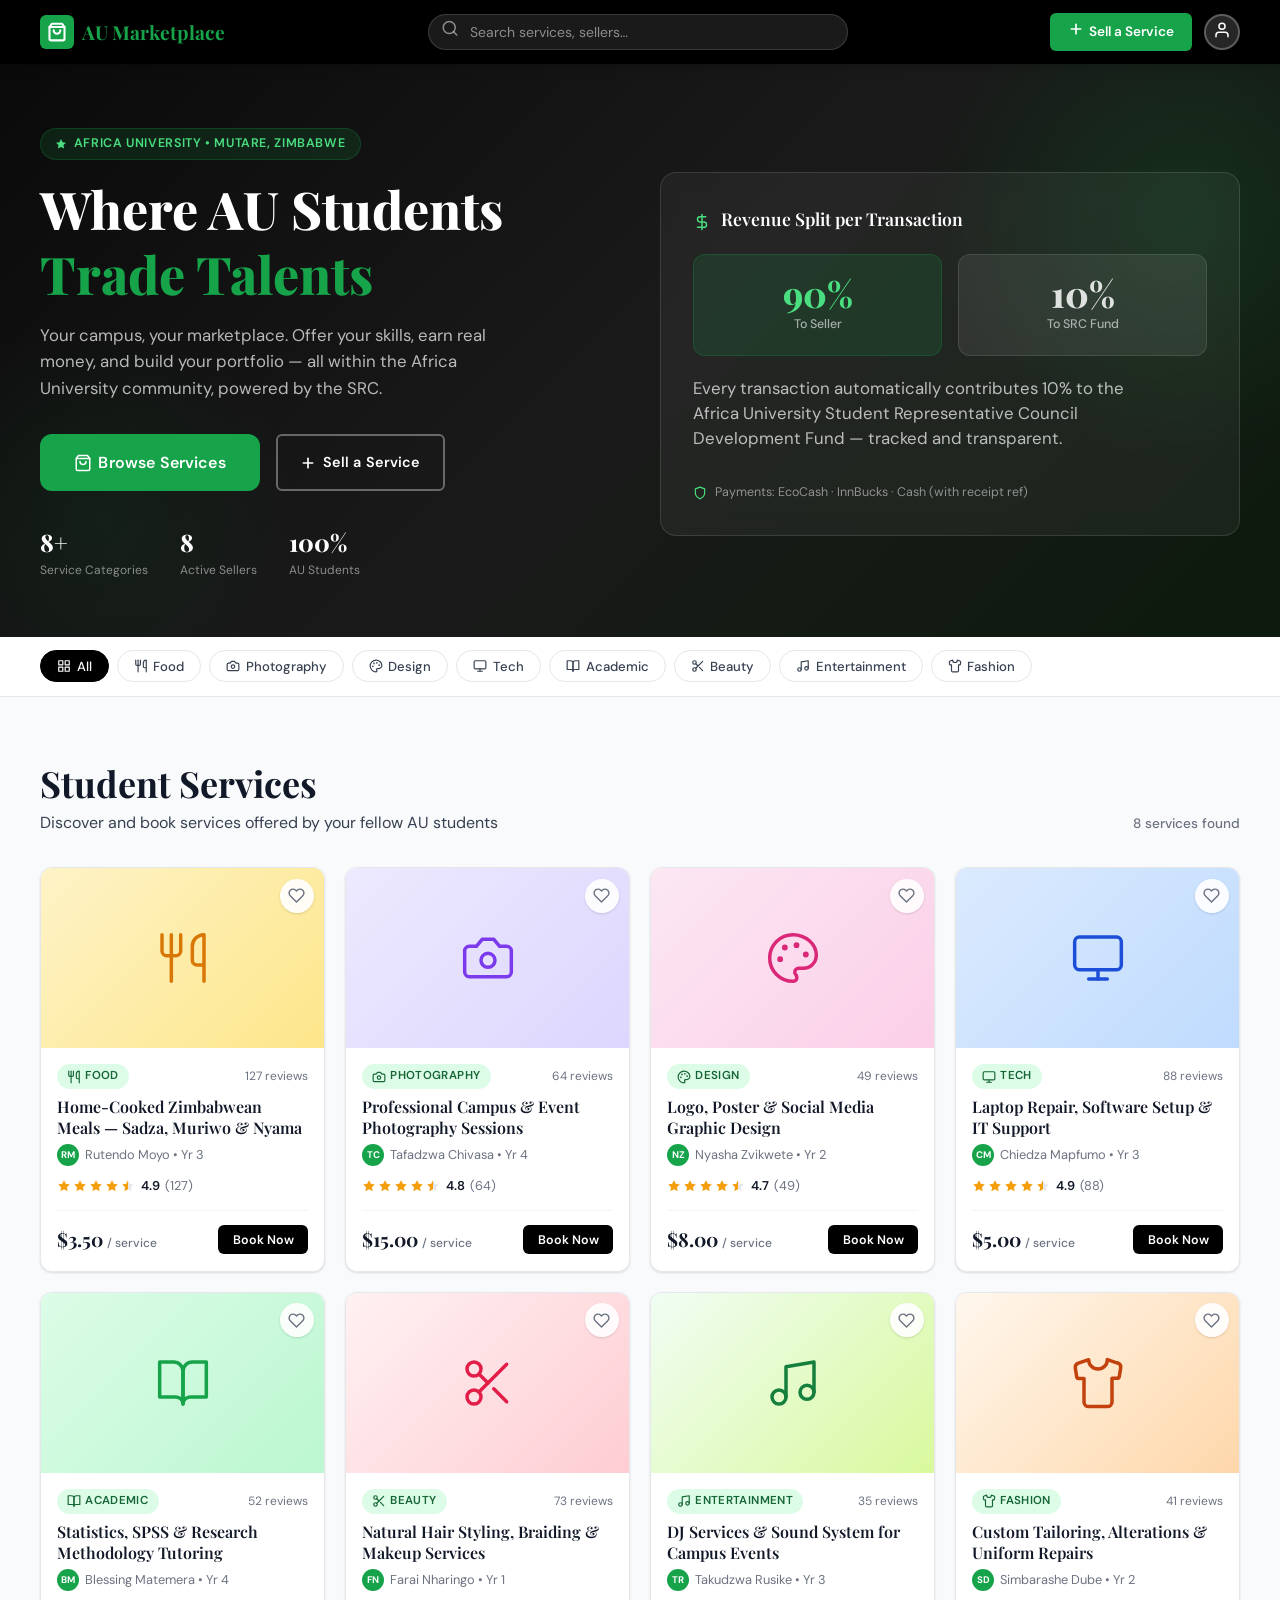
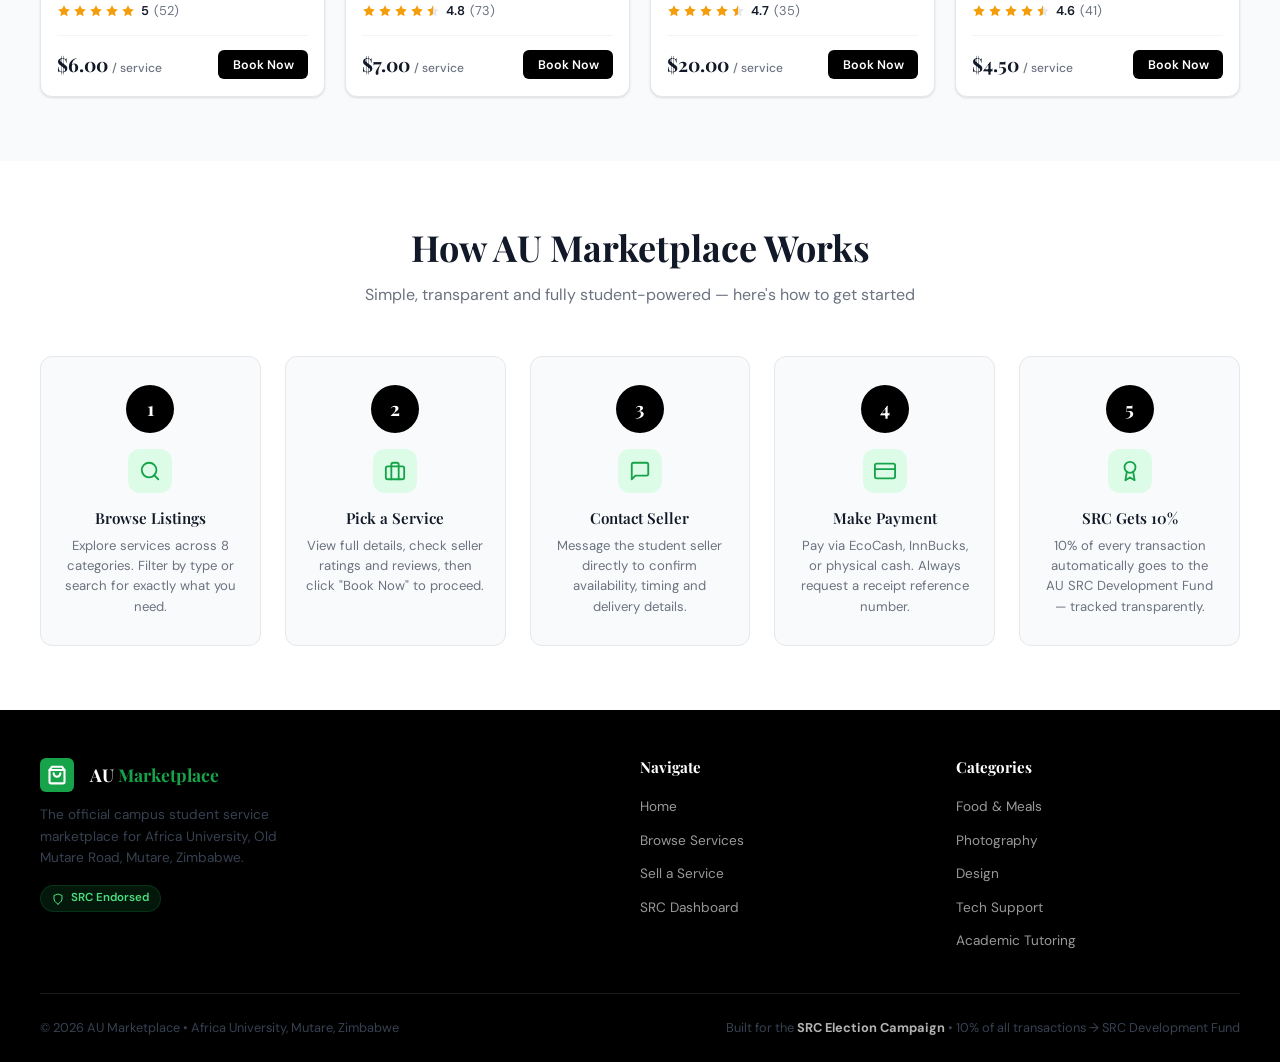
==== index.html @ a5f07249 "Add files via upload Add AU Marketplace prototype" ====
<!DOCTYPE html>
<html lang="en">
<head>
  <meta charset="UTF-8" />
  <meta name="viewport" content="width=device-width, initial-scale=1.0" />
  <title>AU Marketplace — Africa University Campus Services</title>
  <meta name="description" content="AU Marketplace is Africa University's campus student service marketplace. Browse, book and sell services — photography, food, tutoring, design and more. Powered by the Student Representative Council." />
  <link rel="stylesheet" href="styles.css" />
  <style>
    /* Page-specific extras */
    .hero-scroll-hint {
      display: flex; align-items: center; gap: 0.5rem;
      font-size: 0.8rem; color: rgba(255,255,255,0.45);
      margin-top: 1.5rem;
    }
    .stat-inline { display: flex; gap: 2rem; margin-top: 2rem; flex-wrap: wrap; }
    .stat-inline-item { }
    .stat-inline-num {
      font-family: var(--font-heading);
      font-size: 1.5rem; font-weight: 800; color: var(--white);
    }
    .stat-inline-label { font-size: 0.75rem; color: rgba(255,255,255,0.5); }
  </style>
</head>
<body>

<!-- ============================================================
     NAVBAR
     ============================================================ -->
<header class="navbar" role="banner">
  <div class="container">
    <nav class="navbar-inner" aria-label="Main navigation">
      <!-- Logo -->
      <a href="index.html" class="navbar-logo" aria-label="AU Marketplace Home">
        <div class="navbar-logo-icon">
          <svg xmlns="http://www.w3.org/2000/svg" width="20" height="20" viewBox="0 0 24 24" fill="none" stroke="white" stroke-width="2.5" stroke-linecap="round" stroke-linejoin="round"><path d="M6 2 3 6v14a2 2 0 0 0 2 2h14a2 2 0 0 0 2-2V6l-3-4z"/><line x1="3" y1="6" x2="21" y2="6"/><path d="M16 10a4 4 0 0 1-8 0"/></svg>
        </div>
        <span class="logo-text">AU <span>Marketplace</span></span>
      </a>

      <!-- Search (desktop) -->
      <div class="navbar-search" role="search">
        <span class="navbar-search-icon" id="navbar-search-icon" aria-hidden="true"></span>
        <input type="search" id="navbar-search-input" placeholder="Search services, sellers…" aria-label="Search services" autocomplete="off" />
      </div>

      <!-- Actions -->
      <div class="navbar-actions">
        <a href="seller-registration.html" class="btn-sell" aria-label="Sell a Service">
          <span id="sell-icon" aria-hidden="true"></span>
          <span class="sell-text">Sell a Service</span>
        </a>
        <a href="dashboard.html" class="btn btn-outline" style="color:white; border-color:rgba(255,255,255,0.25); padding:0.45rem 0.9rem; font-size:0.82rem; display:none;" id="dash-link" aria-label="Dashboard">Dashboard</a>
        <button class="user-avatar" aria-label="User account" id="user-avatar-btn">
          <span id="user-avatar-icon" aria-hidden="true"></span>
        </button>
        <button class="mobile-menu-btn" id="mobile-menu-btn" aria-label="Open menu" aria-expanded="false">
          <span id="menu-icon" aria-hidden="true"></span>
        </button>
      </div>
    </nav>
  </div>
  <!-- Mobile Search Bar -->
  <div class="mobile-search-bar" id="mobile-search-bar" role="search">
    <div class="navbar-search" style="max-width:100%;">
      <span class="navbar-search-icon" id="mobile-search-icon" aria-hidden="true"></span>
      <input type="search" id="mobile-search-input" placeholder="Search services or sellers…" aria-label="Search services" autocomplete="off" />
    </div>
  </div>
</header>

<!-- ============================================================
     HERO
     ============================================================ -->
<section class="hero" aria-labelledby="hero-heading">
  <div class="container">
    <div class="hero-inner">
      <!-- Left: Copy -->
      <div class="hero-copy">
        <div class="hero-eyebrow">
          <svg xmlns="http://www.w3.org/2000/svg" width="12" height="12" viewBox="0 0 24 24" fill="#4ade80" stroke="#4ade80" stroke-width="0"><polygon points="12 2 15.09 8.26 22 9.27 17 14.14 18.18 21.02 12 17.77 5.82 21.02 7 14.14 2 9.27 8.91 8.26 12 2"/></svg>
          Africa University &bull; Mutare, Zimbabwe
        </div>
        <h1 id="hero-heading">Where AU Students<br /><span>Trade Talents</span></h1>
        <p>Your campus, your marketplace. Offer your skills, earn real money, and build your portfolio — all within the Africa University community, powered by the SRC.</p>
        <div class="hero-actions">
          <a href="#listings" class="btn btn-green btn-lg">
            <svg xmlns="http://www.w3.org/2000/svg" width="18" height="18" viewBox="0 0 24 24" fill="none" stroke="currentColor" stroke-width="2" stroke-linecap="round" stroke-linejoin="round"><path d="M6 2 3 6v14a2 2 0 0 0 2 2h14a2 2 0 0 0 2-2V6l-3-4z"/><line x1="3" y1="6" x2="21" y2="6"/><path d="M16 10a4 4 0 0 1-8 0"/></svg>
            Browse Services
          </a>
          <a href="seller-registration.html" class="btn btn-outline" style="color:white; border-color:rgba(255,255,255,0.35);">
            <svg xmlns="http://www.w3.org/2000/svg" width="16" height="16" viewBox="0 0 24 24" fill="none" stroke="currentColor" stroke-width="2.5" stroke-linecap="round" stroke-linejoin="round"><path d="M5 12h14"/><path d="M12 5v14"/></svg>
            Sell a Service
          </a>
        </div>
        <div class="stat-inline">
          <div class="stat-inline-item">
            <div class="stat-inline-num">8+</div>
            <div class="stat-inline-label">Service Categories</div>
          </div>
          <div class="stat-inline-item">
            <div class="stat-inline-num" id="hero-sellers-count">8</div>
            <div class="stat-inline-label">Active Sellers</div>
          </div>
          <div class="stat-inline-item">
            <div class="stat-inline-num">100%</div>
            <div class="stat-inline-label">AU Students</div>
          </div>
        </div>
      </div>
      <!-- Right: Revenue Card -->
      <div>
        <div class="hero-card">
          <div class="hero-card-title">
            <svg xmlns="http://www.w3.org/2000/svg" width="18" height="18" viewBox="0 0 24 24" fill="none" stroke="#4ade80" stroke-width="2" stroke-linecap="round" stroke-linejoin="round" style="vertical-align:middle; margin-right:0.4rem;"><line x1="12" y1="2" x2="12" y2="22"/><path d="M17 5H9.5a3.5 3.5 0 0 0 0 7h5a3.5 3.5 0 0 1 0 7H6"/></svg>
            Revenue Split per Transaction
          </div>
          <div class="split-row">
            <div class="split-item seller">
              <div class="split-pct">90%</div>
              <div class="split-label">To Seller</div>
            </div>
            <div class="split-item src">
              <div class="split-pct">10%</div>
              <div class="split-label">To SRC Fund</div>
            </div>
          </div>
          <p class="split-desc">Every transaction automatically contributes 10% to the Africa University Student Representative Council Development Fund — tracked and transparent.</p>
          <div style="margin-top:1.25rem; display:flex; align-items:center; gap:0.5rem; font-size:0.78rem; color:rgba(255,255,255,0.5);">
            <svg xmlns="http://www.w3.org/2000/svg" width="14" height="14" viewBox="0 0 24 24" fill="none" stroke="#4ade80" stroke-width="2" stroke-linecap="round" stroke-linejoin="round"><path d="M12 22s8-4 8-10V5l-8-3-8 3v7c0 6 8 10 8 10z"/></svg>
            Payments: EcoCash · InnBucks · Cash (with receipt ref)
          </div>
        </div>
      </div>
    </div>
  </div>
</section>

<!-- ============================================================
     CATEGORY FILTER BAR
     ============================================================ -->
<div class="category-bar" role="navigation" aria-label="Filter by category">
  <div class="container">
    <div class="category-bar-inner" id="category-bar" role="list" aria-label="Service categories"></div>
  </div>
</div>

<!-- ============================================================
     LISTINGS GRID
     ============================================================ -->
<section class="listings-section section" id="listings" aria-labelledby="listings-heading">
  <div class="container">
    <div class="section-header">
      <div>
        <h2 id="listings-heading">Student Services</h2>
        <p style="margin-top:0.25rem;">Discover and book services offered by your fellow AU students</p>
      </div>
      <span class="results-count" id="results-count" aria-live="polite">8 services found</span>
    </div>
    <div class="listings-grid" id="listings-grid" role="list" aria-label="Service listings"></div>
  </div>
</section>

<!-- ============================================================
     HOW IT WORKS
     ============================================================ -->
<section class="how-section section" aria-labelledby="how-heading">
  <div class="container">
    <h2 id="how-heading">How AU Marketplace Works</h2>
    <p class="how-subtitle">Simple, transparent and fully student-powered — here's how to get started</p>
    <div class="steps-grid" role="list">

      <div class="step-card" role="listitem">
        <div class="step-num">1</div>
        <div class="step-icon">
          <svg xmlns="http://www.w3.org/2000/svg" width="22" height="22" viewBox="0 0 24 24" fill="none" stroke="currentColor" stroke-width="2" stroke-linecap="round" stroke-linejoin="round"><circle cx="11" cy="11" r="8"/><path d="m21 21-4.3-4.3"/></svg>
        </div>
        <h3 class="step-title">Browse Listings</h3>
        <p class="step-desc">Explore services across 8 categories. Filter by type or search for exactly what you need.</p>
      </div>

      <div class="step-card" role="listitem">
        <div class="step-num">2</div>
        <div class="step-icon">
          <svg xmlns="http://www.w3.org/2000/svg" width="22" height="22" viewBox="0 0 24 24" fill="none" stroke="currentColor" stroke-width="2" stroke-linecap="round" stroke-linejoin="round"><rect x="2" y="7" width="20" height="14" rx="2" ry="2"/><path d="M16 21V5a2 2 0 0 0-2-2h-4a2 2 0 0 0-2 2v16"/></svg>
        </div>
        <h3 class="step-title">Pick a Service</h3>
        <p class="step-desc">View full details, check seller ratings and reviews, then click "Book Now" to proceed.</p>
      </div>

      <div class="step-card" role="listitem">
        <div class="step-num">3</div>
        <div class="step-icon">
          <svg xmlns="http://www.w3.org/2000/svg" width="22" height="22" viewBox="0 0 24 24" fill="none" stroke="currentColor" stroke-width="2" stroke-linecap="round" stroke-linejoin="round"><path d="M21 15a2 2 0 0 1-2 2H7l-4 4V5a2 2 0 0 1 2-2h14a2 2 0 0 1 2 2z"/></svg>
        </div>
        <h3 class="step-title">Contact Seller</h3>
        <p class="step-desc">Message the student seller directly to confirm availability, timing and delivery details.</p>
      </div>

      <div class="step-card" role="listitem">
        <div class="step-num">4</div>
        <div class="step-icon">
          <svg xmlns="http://www.w3.org/2000/svg" width="22" height="22" viewBox="0 0 24 24" fill="none" stroke="currentColor" stroke-width="2" stroke-linecap="round" stroke-linejoin="round"><rect x="1" y="4" width="22" height="16" rx="2" ry="2"/><line x1="1" y1="10" x2="23" y2="10"/></svg>
        </div>
        <h3 class="step-title">Make Payment</h3>
        <p class="step-desc">Pay via EcoCash, InnBucks, or physical cash. Always request a receipt reference number.</p>
      </div>

      <div class="step-card" role="listitem">
        <div class="step-num">5</div>
        <div class="step-icon" style="background:var(--green-light);">
          <svg xmlns="http://www.w3.org/2000/svg" width="22" height="22" viewBox="0 0 24 24" fill="none" stroke="var(--green)" stroke-width="2" stroke-linecap="round" stroke-linejoin="round"><circle cx="12" cy="8" r="6"/><path d="M15.477 12.89 17 22l-5-3-5 3 1.523-9.11"/></svg>
        </div>
        <h3 class="step-title">SRC Gets 10%</h3>
        <p class="step-desc">10% of every transaction automatically goes to the AU SRC Development Fund — tracked transparently.</p>
      </div>

    </div>
  </div>
</section>

<!-- ============================================================
     FOOTER
     ============================================================ -->
<footer class="footer" role="contentinfo">
  <div class="container">
    <div class="footer-grid">
      <div class="footer-brand">
        <a href="index.html" class="navbar-logo" style="display:inline-flex; margin-bottom:0.75rem;">
          <div class="navbar-logo-icon">
            <svg xmlns="http://www.w3.org/2000/svg" width="20" height="20" viewBox="0 0 24 24" fill="none" stroke="white" stroke-width="2.5" stroke-linecap="round" stroke-linejoin="round"><path d="M6 2 3 6v14a2 2 0 0 0 2 2h14a2 2 0 0 0 2-2V6l-3-4z"/><line x1="3" y1="6" x2="21" y2="6"/><path d="M16 10a4 4 0 0 1-8 0"/></svg>
          </div>
          <span style="font-family:var(--font-heading); font-size:1.1rem; font-weight:700; color:white; margin-left:0.5rem;">AU <span style="color:var(--green);">Marketplace</span></span>
        </a>
        <p>The official campus student service marketplace for Africa University, Old Mutare Road, Mutare, Zimbabwe.</p>
        <div style="margin-top:1rem;">
          <span class="footer-src-badge">
            <svg xmlns="http://www.w3.org/2000/svg" width="12" height="12" viewBox="0 0 24 24" fill="none" stroke="currentColor" stroke-width="2" stroke-linecap="round" stroke-linejoin="round"><path d="M12 22s8-4 8-10V5l-8-3-8 3v7c0 6 8 10 8 10z"/></svg>
            SRC Endorsed
          </span>
        </div>
      </div>
      <div class="footer-col">
        <h5>Navigate</h5>
        <ul class="footer-links">
          <li><a href="index.html">Home</a></li>
          <li><a href="#listings">Browse Services</a></li>
          <li><a href="seller-registration.html">Sell a Service</a></li>
          <li><a href="dashboard.html">SRC Dashboard</a></li>
        </ul>
      </div>
      <div class="footer-col">
        <h5>Categories</h5>
        <ul class="footer-links">
          <li><a href="#" onclick="return false;">Food & Meals</a></li>
          <li><a href="#" onclick="return false;">Photography</a></li>
          <li><a href="#" onclick="return false;">Design</a></li>
          <li><a href="#" onclick="return false;">Tech Support</a></li>
          <li><a href="#" onclick="return false;">Academic Tutoring</a></li>
        </ul>
      </div>
    </div>
    <div class="footer-bottom">
      <p>&copy; 2026 AU Marketplace &bull; Africa University, Mutare, Zimbabwe</p>
      <p>Built for the <strong style="color:rgba(255,255,255,0.7);">SRC Election Campaign</strong> &bull; 10% of all transactions → SRC Development Fund</p>
    </div>
  </div>
</footer>

<!-- ============================================================
     DETAIL MODAL
     ============================================================ -->
<div class="modal-overlay" id="modal-overlay" role="dialog" aria-modal="true" aria-label="Service details">
  <div class="modal" id="modal-content" tabindex="-1"></div>
</div>

<!-- Toast -->
<div class="toast toast-success" id="toast" role="alert" aria-live="assertive"></div>

<script src="app.js"></script>
<script src="homepage.js"></script>
</body>
</html>
---- styles.css ----
/* ============================================================
   AU Marketplace — Global Styles
   Design: White/off-white bg, Black nav/buttons, Green accents
   Fonts: Playfair Display (headings) + DM Sans (body)
   ============================================================ */

@import url('https://fonts.googleapis.com/css2?family=Playfair+Display:wght@400;600;700;800&family=DM+Sans:wght@300;400;500;600;700&display=swap');

/* === CSS Custom Properties === */
:root {
  --bg-primary: #ffffff;
  --bg-secondary: #f9fafb;
  --bg-tertiary: #f3f4f6;
  --black: #000000;
  --black-soft: #111827;
  --black-mid: #374151;
  --muted: #6b7280;
  --border: #e5e7eb;
  --border-light: #f3f4f6;
  --green: #16a34a;
  --green-light: #dcfce7;
  --green-dark: #166534;
  --white: #ffffff;
  --shadow-sm: 0 1px 3px rgba(0,0,0,0.08), 0 1px 2px rgba(0,0,0,0.06);
  --shadow-md: 0 4px 16px rgba(0,0,0,0.08), 0 2px 6px rgba(0,0,0,0.06);
  --shadow-lg: 0 10px 40px rgba(0,0,0,0.12), 0 4px 12px rgba(0,0,0,0.08);
  --radius-sm: 6px;
  --radius-md: 12px;
  --radius-lg: 16px;
  --radius-xl: 24px;
  --transition: 0.2s ease;
  --transition-slow: 0.35s ease;
  --font-heading: 'Playfair Display', Georgia, serif;
  --font-body: 'DM Sans', system-ui, sans-serif;
}

/* === Reset === */
*, *::before, *::after { box-sizing: border-box; margin: 0; padding: 0; }
html { scroll-behavior: smooth; font-size: 16px; }
body {
  font-family: var(--font-body);
  background: var(--bg-primary);
  color: var(--black-soft);
  line-height: 1.6;
  -webkit-font-smoothing: antialiased;
}
img { max-width: 100%; display: block; }
a { text-decoration: none; color: inherit; }
button { cursor: pointer; border: none; background: none; font-family: var(--font-body); }
input, select, textarea {
  font-family: var(--font-body);
  font-size: 1rem;
  outline: none;
}
ul { list-style: none; }

/* === Typography === */
h1, h2, h3, h4, h5 { font-family: var(--font-heading); line-height: 1.25; }
h1 { font-size: clamp(2rem, 5vw, 3.25rem); font-weight: 800; }
h2 { font-size: clamp(1.5rem, 3vw, 2.25rem); font-weight: 700; }
h3 { font-size: clamp(1.15rem, 2vw, 1.4rem); font-weight: 600; }
h4 { font-size: 1.1rem; font-weight: 600; }
p { color: var(--black-mid); }

/* === Layout Utilities === */
.container {
  max-width: 1280px;
  margin: 0 auto;
  padding: 0 1.25rem;
}
@media (min-width: 768px) { .container { padding: 0 2rem; } }
@media (min-width: 1024px) { .container { padding: 0 2.5rem; } }

.section { padding: 4rem 0; }
.section-sm { padding: 2.5rem 0; }
.flex { display: flex; }
.flex-col { flex-direction: column; }
.items-center { align-items: center; }
.justify-between { justify-content: space-between; }
.gap-1 { gap: 0.5rem; }
.gap-2 { gap: 1rem; }
.gap-3 { gap: 1.5rem; }
.gap-4 { gap: 2rem; }

/* === Buttons === */
.btn {
  display: inline-flex;
  align-items: center;
  gap: 0.4rem;
  padding: 0.65rem 1.4rem;
  border-radius: var(--radius-sm);
  font-weight: 600;
  font-size: 0.9rem;
  letter-spacing: 0.01em;
  transition: all var(--transition);
  white-space: nowrap;
}
.btn-primary {
  background: var(--black);
  color: var(--white);
  border: 2px solid transparent;
}
.btn-primary:hover {
  background: var(--black-soft);
  transform: translateY(-1px);
  box-shadow: 0 4px 12px rgba(0,0,0,0.25);
}
.btn-green {
  background: var(--green);
  color: var(--white);
  border: 2px solid transparent;
}
.btn-green:hover {
  background: var(--green-dark);
  transform: translateY(-1px);
  box-shadow: 0 4px 12px rgba(22,163,74,0.3);
}
.btn-outline {
  background: transparent;
  color: var(--black);
  border: 2px solid var(--black);
}
.btn-outline:hover {
  background: var(--black);
  color: var(--white);
  transform: translateY(-1px);
}
.btn-outline-green {
  background: transparent;
  color: var(--green);
  border: 2px solid var(--green);
}
.btn-outline-green:hover {
  background: var(--green);
  color: var(--white);
}
.btn-sm {
  padding: 0.45rem 1rem;
  font-size: 0.82rem;
}
.btn-lg {
  padding: 0.85rem 2rem;
  font-size: 1rem;
  border-radius: var(--radius-md);
}
.btn-full { width: 100%; justify-content: center; }

/* === Badge === */
.badge {
  display: inline-flex;
  align-items: center;
  gap: 0.25rem;
  padding: 0.2rem 0.65rem;
  border-radius: 999px;
  font-size: 0.72rem;
  font-weight: 600;
  letter-spacing: 0.03em;
  text-transform: uppercase;
}
.badge-green { background: var(--green-light); color: var(--green-dark); }
.badge-black { background: var(--black); color: var(--white); }
.badge-gray { background: var(--bg-tertiary); color: var(--muted); }

/* === Form Elements === */
.form-group { display: flex; flex-direction: column; gap: 0.4rem; }
.form-label {
  font-size: 0.875rem;
  font-weight: 600;
  color: var(--black-soft);
}
.form-input,
.form-select,
.form-textarea {
  width: 100%;
  padding: 0.75rem 1rem;
  border: 1.5px solid var(--border);
  border-radius: var(--radius-sm);
  background: var(--bg-primary);
  color: var(--black-soft);
  font-size: 0.925rem;
  transition: border-color var(--transition);
}
.form-input:focus,
.form-select:focus,
.form-textarea:focus {
  border-color: var(--green);
  box-shadow: 0 0 0 3px rgba(22,163,74,0.1);
}
.form-input::placeholder { color: #9ca3af; }
.form-textarea { resize: vertical; min-height: 120px; }
.form-hint { font-size: 0.78rem; color: var(--muted); }
.form-error { font-size: 0.78rem; color: #dc2626; display: none; }
.form-error.visible { display: block; }
.form-grid {
  display: grid;
  grid-template-columns: 1fr;
  gap: 1.25rem;
}
@media (min-width: 640px) {
  .form-grid-2 { grid-template-columns: 1fr 1fr; }
}
@media (min-width: 768px) {
  .form-grid-3 { grid-template-columns: 1fr 1fr 1fr; }
}

/* === Cards === */
.card {
  background: var(--bg-primary);
  border-radius: var(--radius-md);
  border: 1px solid var(--border);
  overflow: hidden;
  box-shadow: var(--shadow-sm);
  transition: transform var(--transition), box-shadow var(--transition);
}
.card:hover {
  transform: translateY(-3px);
  box-shadow: var(--shadow-md);
}

/* === Star Rating === */
.stars { display: flex; gap: 2px; }
.star {
  width: 14px; height: 14px;
  fill: #f59e0b; color: #f59e0b;
}
.star-empty { fill: #e5e7eb; color: #e5e7eb; }

/* === Toast === */
.toast {
  position: fixed;
  bottom: 2rem;
  right: 1.5rem;
  z-index: 9999;
  background: var(--black);
  color: var(--white);
  padding: 1rem 1.5rem;
  border-radius: var(--radius-md);
  font-size: 0.9rem;
  font-weight: 500;
  box-shadow: var(--shadow-lg);
  display: flex;
  align-items: center;
  gap: 0.6rem;
  transform: translateY(100px);
  opacity: 0;
  transition: all 0.4s cubic-bezier(0.34, 1.56, 0.64, 1);
  max-width: 340px;
}
.toast.show {
  transform: translateY(0);
  opacity: 1;
}
.toast-success { border-left: 4px solid var(--green); }
.toast-icon { color: var(--green); flex-shrink: 0; }

/* === Modal === */
.modal-overlay {
  position: fixed;
  inset: 0;
  background: rgba(0,0,0,0.55);
  backdrop-filter: blur(4px);
  z-index: 1000;
  display: flex;
  align-items: center;
  justify-content: center;
  padding: 1rem;
  opacity: 0;
  visibility: hidden;
  transition: all var(--transition-slow);
}
.modal-overlay.open {
  opacity: 1;
  visibility: visible;
}
.modal {
  background: var(--bg-primary);
  border-radius: var(--radius-xl);
  width: 100%;
  max-width: 680px;
  max-height: 90vh;
  overflow-y: auto;
  box-shadow: var(--shadow-lg);
  transform: scale(0.92) translateY(20px);
  transition: transform var(--transition-slow);
}
.modal-overlay.open .modal {
  transform: scale(1) translateY(0);
}
.modal-img {
  width: 100%;
  height: 220px;
  object-fit: cover;
}
.modal-body { padding: 1.75rem; }
.modal-close {
  position: absolute;
  top: 1rem; right: 1rem;
  background: rgba(255,255,255,0.9);
  border-radius: 50%;
  width: 36px; height: 36px;
  display: flex; align-items: center; justify-content: center;
  box-shadow: var(--shadow-sm);
  color: var(--black);
  transition: background var(--transition);
  z-index: 1;
}
.modal-close:hover { background: var(--white); }
.modal-header-wrap { position: relative; }

/* === Navbar === */
.navbar {
  background: var(--black);
  color: var(--white);
  position: sticky;
  top: 0;
  z-index: 200;
  box-shadow: 0 2px 12px rgba(0,0,0,0.2);
}
.navbar-inner {
  height: 64px;
  display: flex;
  align-items: center;
  gap: 1.25rem;
  justify-content: space-between;
}
.navbar-logo {
  display: flex;
  align-items: center;
  gap: 0.5rem;
  font-family: var(--font-heading);
  font-size: 1.2rem;
  font-weight: 700;
  color: var(--white);
  white-space: nowrap;
  flex-shrink: 0;
}
.navbar-logo-icon {
  width: 34px; height: 34px;
  background: var(--green);
  border-radius: var(--radius-sm);
  display: flex; align-items: center; justify-content: center;
  flex-shrink: 0;
}
.navbar-logo span { color: var(--green); }
.navbar-search {
  flex: 1;
  max-width: 420px;
  position: relative;
}
.navbar-search input {
  width: 100%;
  background: rgba(255,255,255,0.1);
  border: 1.5px solid rgba(255,255,255,0.15);
  border-radius: 999px;
  padding: 0.5rem 1rem 0.5rem 2.6rem;
  color: var(--white);
  font-size: 0.875rem;
  transition: border-color var(--transition);
}
.navbar-search input::placeholder { color: rgba(255,255,255,0.5); }
.navbar-search input:focus {
  border-color: var(--green);
  background: rgba(255,255,255,0.12);
}
.navbar-search-icon {
  position: absolute;
  left: 0.85rem;
  top: 50%;
  transform: translateY(-50%);
  color: rgba(255,255,255,0.5);
  pointer-events: none;
}
.navbar-actions {
  display: flex;
  align-items: center;
  gap: 0.75rem;
  flex-shrink: 0;
}
.btn-sell {
  background: var(--green);
  color: var(--white);
  padding: 0.5rem 1.1rem;
  border-radius: var(--radius-sm);
  font-weight: 600;
  font-size: 0.85rem;
  display: flex; align-items: center; gap: 0.35rem;
  white-space: nowrap;
  transition: background var(--transition), transform var(--transition);
}
.btn-sell:hover { background: var(--green-dark); transform: translateY(-1px); }
.user-avatar {
  width: 36px; height: 36px;
  border-radius: 50%;
  background: rgba(255,255,255,0.15);
  border: 2px solid rgba(255,255,255,0.25);
  display: flex; align-items: center; justify-content: center;
  color: var(--white);
  cursor: pointer;
  transition: border-color var(--transition);
}
.user-avatar:hover { border-color: var(--green); }
.mobile-menu-btn {
  display: none;
  background: none;
  border: none;
  color: var(--white);
  padding: 0.25rem;
}
@media (max-width: 640px) {
  .navbar-search { display: none; }
  .mobile-menu-btn { display: flex; align-items: center; }
  .btn-sell .sell-text { display: none; }
  .btn-sell { padding: 0.5rem 0.65rem; }
}
@media (max-width: 380px) {
  .navbar-logo .logo-text { display: none; }
}

/* === Category Filter Bar === */
.category-bar {
  background: var(--bg-primary);
  border-bottom: 1px solid var(--border);
  position: sticky;
  top: 64px;
  z-index: 100;
}
.category-bar-inner {
  display: flex;
  gap: 0.5rem;
  overflow-x: auto;
  padding: 0.85rem 0;
  scrollbar-width: none;
}
.category-bar-inner::-webkit-scrollbar { display: none; }
.cat-chip {
  display: inline-flex;
  align-items: center;
  gap: 0.35rem;
  padding: 0.4rem 1rem;
  border-radius: 999px;
  border: 1.5px solid var(--border);
  background: var(--bg-primary);
  color: var(--black-mid);
  font-size: 0.82rem;
  font-weight: 500;
  white-space: nowrap;
  cursor: pointer;
  transition: all var(--transition);
  flex-shrink: 0;
}
.cat-chip:hover { border-color: var(--green); color: var(--green); }
.cat-chip.active {
  background: var(--black);
  color: var(--white);
  border-color: var(--black);
}
.cat-chip svg { width: 14px; height: 14px; }

/* === Hero === */
.hero {
  background: linear-gradient(135deg, #0a0a0a 0%, #1a1a1a 50%, #0d1a0d 100%);
  color: var(--white);
  padding: 4rem 0 3.5rem;
  position: relative;
  overflow: hidden;
}
.hero::before {
  content: '';
  position: absolute;
  top: -100px; right: -150px;
  width: 500px; height: 500px;
  background: radial-gradient(circle, rgba(22,163,74,0.15) 0%, transparent 70%);
  pointer-events: none;
}
.hero::after {
  content: '';
  position: absolute;
  bottom: -80px; left: -100px;
  width: 400px; height: 400px;
  background: radial-gradient(circle, rgba(22,163,74,0.08) 0%, transparent 70%);
  pointer-events: none;
}
.hero-inner {
  display: grid;
  grid-template-columns: 1fr;
  gap: 2.5rem;
  align-items: center;
  position: relative;
  z-index: 1;
}
@media (min-width: 768px) {
  .hero-inner { grid-template-columns: 1fr 1fr; }
}
.hero-eyebrow {
  display: inline-flex;
  align-items: center;
  gap: 0.4rem;
  background: rgba(22,163,74,0.15);
  color: #4ade80;
  padding: 0.3rem 0.9rem;
  border-radius: 999px;
  font-size: 0.78rem;
  font-weight: 600;
  letter-spacing: 0.05em;
  text-transform: uppercase;
  margin-bottom: 1rem;
  border: 1px solid rgba(22,163,74,0.25);
}
.hero h1 { color: var(--white); margin-bottom: 1rem; }
.hero h1 span { color: var(--green); }
.hero p {
  color: rgba(255,255,255,0.7);
  font-size: 1.05rem;
  margin-bottom: 2rem;
  max-width: 480px;
}
.hero-actions { display: flex; gap: 1rem; flex-wrap: wrap; }
.hero-card {
  background: rgba(255,255,255,0.05);
  border: 1px solid rgba(255,255,255,0.12);
  border-radius: var(--radius-lg);
  padding: 2rem;
  backdrop-filter: blur(10px);
}
.hero-card-title {
  font-family: var(--font-heading);
  font-size: 1.1rem;
  color: var(--white);
  margin-bottom: 1.25rem;
  font-weight: 600;
}
.split-row {
  display: flex;
  gap: 1rem;
  margin-bottom: 1.25rem;
}
.split-item {
  flex: 1;
  text-align: center;
  padding: 1.25rem 0.75rem;
  border-radius: var(--radius-md);
}
.split-item.seller { background: rgba(22,163,74,0.15); border: 1px solid rgba(22,163,74,0.25); }
.split-item.src { background: rgba(255,255,255,0.08); border: 1px solid rgba(255,255,255,0.1); }
.split-pct {
  font-family: var(--font-heading);
  font-size: 2.25rem;
  font-weight: 800;
  line-height: 1;
  margin-bottom: 0.25rem;
}
.split-item.seller .split-pct { color: #4ade80; }
.split-item.src .split-pct { color: rgba(255,255,255,0.85); }
.split-label { font-size: 0.78rem; color: rgba(255,255,255,0.6); font-weight: 500; }
.split-desc { font-size: 0.8rem; color: rgba(255,255,255,0.5); line-height: 1.5; }

/* === Listings Section === */
.listings-section { background: var(--bg-secondary); }
.section-header {
  display: flex;
  align-items: flex-end;
  justify-content: space-between;
  margin-bottom: 2rem;
  gap: 1rem;
  flex-wrap: wrap;
}
.section-header h2 { color: var(--black-soft); }
.results-count { font-size: 0.85rem; color: var(--muted); font-weight: 500; }

/* === Listings Grid === */
.listings-grid {
  display: grid;
  grid-template-columns: 1fr;
  gap: 1.25rem;
}
@media (min-width: 480px) { .listings-grid { grid-template-columns: repeat(2, 1fr); } }
@media (min-width: 900px) { .listings-grid { grid-template-columns: repeat(3, 1fr); } }
@media (min-width: 1150px) { .listings-grid { grid-template-columns: repeat(4, 1fr); } }

/* === Service Card === */
.service-card {
  background: var(--bg-primary);
  border-radius: var(--radius-md);
  border: 1px solid var(--border);
  overflow: hidden;
  box-shadow: var(--shadow-sm);
  transition: transform var(--transition), box-shadow var(--transition);
  cursor: pointer;
  position: relative;
}
.service-card:hover {
  transform: translateY(-4px);
  box-shadow: var(--shadow-md);
}
.card-img-wrap {
  position: relative;
  overflow: hidden;
}
.card-img {
  width: 100%;
  height: 180px;
  object-fit: cover;
  display: block;
  transition: transform 0.4s ease;
}
.service-card:hover .card-img { transform: scale(1.04); }
.card-fav {
  position: absolute;
  top: 0.65rem; right: 0.65rem;
  background: rgba(255,255,255,0.9);
  border-radius: 50%;
  width: 34px; height: 34px;
  display: flex; align-items: center; justify-content: center;
  border: none;
  cursor: pointer;
  box-shadow: var(--shadow-sm);
  transition: all var(--transition);
  z-index: 2;
}
.card-fav:hover { background: var(--white); transform: scale(1.1); }
.card-fav svg { width: 17px; height: 17px; color: var(--muted); transition: color var(--transition); }
.card-fav.active svg { color: #ef4444; fill: #ef4444; }
.card-body { padding: 1rem; }
.card-cat-row { display: flex; justify-content: space-between; align-items: center; margin-bottom: 0.5rem; }
.card-title {
  font-family: var(--font-heading);
  font-size: 1rem;
  font-weight: 600;
  color: var(--black-soft);
  margin-bottom: 0.35rem;
  line-height: 1.3;
  display: -webkit-box;
  -webkit-line-clamp: 2;
  -webkit-box-orient: vertical;
  overflow: hidden;
}
.card-seller {
  display: flex;
  align-items: center;
  gap: 0.4rem;
  font-size: 0.8rem;
  color: var(--muted);
  margin-bottom: 0.6rem;
}
.seller-dot {
  width: 22px; height: 22px;
  border-radius: 50%;
  background: var(--green);
  display: flex; align-items: center; justify-content: center;
  color: var(--white);
  font-size: 0.6rem;
  font-weight: 700;
  flex-shrink: 0;
}
.card-rating {
  display: flex;
  align-items: center;
  gap: 0.35rem;
  margin-bottom: 0.85rem;
  font-size: 0.8rem;
  color: var(--muted);
}
.card-footer {
  display: flex;
  align-items: center;
  justify-content: space-between;
  border-top: 1px solid var(--border-light);
  padding-top: 0.85rem;
  margin-top: auto;
  gap: 0.5rem;
}
.card-price {
  font-family: var(--font-heading);
  font-size: 1.2rem;
  font-weight: 700;
  color: var(--black-soft);
}
.card-price span { font-size: 0.75rem; font-weight: 500; color: var(--muted); font-family: var(--font-body); }
.card-book-btn {
  background: var(--black);
  color: var(--white);
  padding: 0.4rem 0.9rem;
  border-radius: var(--radius-sm);
  font-size: 0.78rem;
  font-weight: 600;
  transition: background var(--transition), transform var(--transition);
  white-space: nowrap;
}
.card-book-btn:hover { background: var(--green); transform: translateY(-1px); }
.no-results {
  grid-column: 1 / -1;
  text-align: center;
  padding: 4rem 1rem;
  color: var(--muted);
}
.no-results svg { width: 48px; height: 48px; margin: 0 auto 1rem; opacity: 0.4; }

/* === How It Works === */
.how-section { background: var(--bg-primary); }
.how-section h2 { text-align: center; margin-bottom: 0.75rem; }
.how-subtitle { text-align: center; color: var(--muted); margin-bottom: 3rem; }
.steps-grid {
  display: grid;
  grid-template-columns: 1fr;
  gap: 1.5rem;
}
@media (min-width: 480px) { .steps-grid { grid-template-columns: repeat(2, 1fr); } }
@media (min-width: 900px) { .steps-grid { grid-template-columns: repeat(5, 1fr); } }
.step-card {
  display: flex;
  flex-direction: column;
  align-items: center;
  text-align: center;
  padding: 1.75rem 1.25rem;
  border-radius: var(--radius-md);
  border: 1.5px solid var(--border);
  background: var(--bg-secondary);
  transition: border-color var(--transition), transform var(--transition);
}
.step-card:hover { border-color: var(--green); transform: translateY(-2px); }
.step-num {
  width: 48px; height: 48px;
  border-radius: 50%;
  background: var(--black);
  color: var(--white);
  display: flex; align-items: center; justify-content: center;
  font-family: var(--font-heading);
  font-size: 1.2rem;
  font-weight: 700;
  margin-bottom: 1rem;
  flex-shrink: 0;
}
.step-icon {
  width: 44px; height: 44px;
  border-radius: var(--radius-md);
  background: var(--green-light);
  display: flex; align-items: center; justify-content: center;
  margin-bottom: 1rem;
  color: var(--green);
}
.step-title {
  font-family: var(--font-heading);
  font-size: 0.95rem;
  font-weight: 600;
  color: var(--black-soft);
  margin-bottom: 0.5rem;
}
.step-desc { font-size: 0.82rem; color: var(--muted); line-height: 1.55; }

/* === Footer === */
.footer {
  background: var(--black);
  color: rgba(255,255,255,0.75);
  padding: 3rem 0 1.5rem;
}
.footer-grid {
  display: grid;
  grid-template-columns: 1fr;
  gap: 2rem;
  margin-bottom: 2.5rem;
}
@media (min-width: 640px) { .footer-grid { grid-template-columns: 2fr 1fr 1fr; } }
.footer-brand .navbar-logo { margin-bottom: 0.75rem; }
.footer-brand p { font-size: 0.85rem; line-height: 1.6; max-width: 260px; }
.footer-col h5 {
  font-family: var(--font-heading);
  color: var(--white);
  font-size: 0.95rem;
  margin-bottom: 1rem;
}
.footer-links { display: flex; flex-direction: column; gap: 0.5rem; }
.footer-links a { font-size: 0.85rem; color: rgba(255,255,255,0.6); transition: color var(--transition); }
.footer-links a:hover { color: var(--green); }
.footer-bottom {
  border-top: 1px solid rgba(255,255,255,0.1);
  padding-top: 1.5rem;
  display: flex;
  flex-wrap: wrap;
  align-items: center;
  justify-content: space-between;
  gap: 0.75rem;
  font-size: 0.8rem;
  color: rgba(255,255,255,0.45);
}
.footer-src-badge {
  display: inline-flex;
  align-items: center;
  gap: 0.4rem;
  background: rgba(22,163,74,0.15);
  color: #4ade80;
  padding: 0.2rem 0.7rem;
  border-radius: 999px;
  font-size: 0.72rem;
  font-weight: 600;
  border: 1px solid rgba(22,163,74,0.2);
}

/* === Dashboard Styles === */
.page-header {
  background: var(--black);
  color: var(--white);
  padding: 2.5rem 0;
}
.page-header-inner {
  display: flex;
  align-items: flex-start;
  justify-content: space-between;
  flex-wrap: wrap;
  gap: 1rem;
}
.page-header h1 { color: var(--white); font-size: clamp(1.5rem, 3vw, 2rem); }
.page-header p { color: rgba(255,255,255,0.65); font-size: 0.9rem; margin-top: 0.25rem; }

.stats-grid {
  display: grid;
  grid-template-columns: 1fr;
  gap: 1.25rem;
  margin-bottom: 2.5rem;
}
@media (min-width: 480px) { .stats-grid { grid-template-columns: repeat(2, 1fr); } }
@media (min-width: 840px) { .stats-grid { grid-template-columns: repeat(3, 1fr); } }

.stat-card {
  background: var(--bg-primary);
  border: 1px solid var(--border);
  border-radius: var(--radius-md);
  padding: 1.5rem;
  box-shadow: var(--shadow-sm);
  display: flex;
  flex-direction: column;
  gap: 0.5rem;
  transition: transform var(--transition), box-shadow var(--transition);
}
.stat-card:hover { transform: translateY(-2px); box-shadow: var(--shadow-md); }
.stat-icon {
  width: 44px; height: 44px;
  border-radius: var(--radius-md);
  display: flex; align-items: center; justify-content: center;
  margin-bottom: 0.25rem;
}
.stat-icon.green { background: var(--green-light); color: var(--green); }
.stat-icon.black { background: var(--black-soft); color: var(--white); }
.stat-icon.gray { background: var(--bg-tertiary); color: var(--muted); }
.stat-label { font-size: 0.8rem; font-weight: 600; color: var(--muted); text-transform: uppercase; letter-spacing: 0.04em; }
.stat-value {
  font-family: var(--font-heading);
  font-size: 2rem;
  font-weight: 800;
  color: var(--black-soft);
  line-height: 1;
}
.stat-value.green { color: var(--green); }
.stat-sub { font-size: 0.8rem; color: var(--muted); }
.stat-change { font-size: 0.78rem; color: var(--green); font-weight: 600; }

/* === Tables === */
.table-section {
  background: var(--bg-primary);
  border: 1px solid var(--border);
  border-radius: var(--radius-md);
  box-shadow: var(--shadow-sm);
  overflow: hidden;
  margin-bottom: 2rem;
}
.table-header {
  display: flex;
  align-items: center;
  justify-content: space-between;
  padding: 1.25rem 1.5rem;
  border-bottom: 1px solid var(--border);
  flex-wrap: wrap;
  gap: 0.75rem;
}
.table-title {
  font-family: var(--font-heading);
  font-size: 1.1rem;
  font-weight: 600;
  color: var(--black-soft);
}
.table-scroll { overflow-x: auto; }
table {
  width: 100%;
  border-collapse: collapse;
  min-width: 600px;
}
thead { background: var(--bg-secondary); }
th {
  text-align: left;
  padding: 0.75rem 1.25rem;
  font-size: 0.75rem;
  font-weight: 700;
  color: var(--muted);
  text-transform: uppercase;
  letter-spacing: 0.05em;
  border-bottom: 1px solid var(--border);
}
td {
  padding: 0.9rem 1.25rem;
  font-size: 0.875rem;
  color: var(--black-mid);
  border-bottom: 1px solid var(--border-light);
}
tr:last-child td { border-bottom: none; }
tr:hover td { background: var(--bg-secondary); }
.amount-cell { font-weight: 600; color: var(--black-soft); font-family: var(--font-heading); }
.src-cell { font-weight: 600; color: var(--green); }
.method-badge {}
.ref-code { font-family: monospace; font-size: 0.78rem; color: var(--muted); background: var(--bg-tertiary); padding: 0.15rem 0.4rem; border-radius: 3px; }

/* === Registration Page === */
.reg-page { background: var(--bg-secondary); min-height: 100vh; }
.reg-container {
  max-width: 760px;
  margin: 0 auto;
  padding: 3rem 1.25rem;
}
.reg-card {
  background: var(--bg-primary);
  border-radius: var(--radius-xl);
  border: 1px solid var(--border);
  box-shadow: var(--shadow-md);
  overflow: hidden;
}
.reg-header {
  background: var(--black);
  color: var(--white);
  padding: 2rem 2.25rem;
}
.reg-header h2 { color: var(--white); font-size: 1.6rem; }
.reg-header p { color: rgba(255,255,255,0.65); font-size: 0.9rem; margin-top: 0.3rem; }
.reg-body { padding: 2rem 2.25rem; }
@media (max-width: 540px) {
  .reg-body { padding: 1.5rem 1.25rem; }
  .reg-header { padding: 1.5rem 1.25rem; }
}

/* === Mobile Search Bar (below nav on mobile) === */
.mobile-search-bar {
  display: none;
  padding: 0.75rem 1.25rem;
  background: var(--black);
  border-top: 1px solid rgba(255,255,255,0.08);
}
.mobile-search-bar .navbar-search {
  display: block;
  max-width: 100%;
}
@media (max-width: 640px) {
  .mobile-search-bar { display: block; }
}

/* === Utility === */
.text-green { color: var(--green); }
.text-muted { color: var(--muted); }
.text-center { text-align: center; }
.mt-1 { margin-top: 0.5rem; }
.mt-2 { margin-top: 1rem; }
.mt-3 { margin-top: 1.5rem; }
.mb-1 { margin-bottom: 0.5rem; }
.mb-2 { margin-bottom: 1rem; }
.mb-3 { margin-bottom: 1.5rem; }
.divider { height: 1px; background: var(--border); margin: 1.5rem 0; }
.sr-only { position: absolute; width: 1px; height: 1px; overflow: hidden; clip: rect(0,0,0,0); }

/* === Animations === */
@keyframes fadeInUp {
  from { opacity: 0; transform: translateY(20px); }
  to { opacity: 1; transform: translateY(0); }
}
@keyframes pulse-green {
  0%, 100% { box-shadow: 0 0 0 0 rgba(22,163,74,0.3); }
  50% { box-shadow: 0 0 0 8px rgba(22,163,74,0); }
}
.animate-in { animation: fadeInUp 0.4s ease forwards; }
.card-animate { opacity: 0; animation: fadeInUp 0.4s ease forwards; }
.card-animate:nth-child(1) { animation-delay: 0.05s; }
.card-animate:nth-child(2) { animation-delay: 0.1s; }
.card-animate:nth-child(3) { animation-delay: 0.15s; }
.card-animate:nth-child(4) { animation-delay: 0.2s; }
.card-animate:nth-child(5) { animation-delay: 0.25s; }
.card-animate:nth-child(6) { animation-delay: 0.3s; }
.card-animate:nth-child(7) { animation-delay: 0.35s; }
.card-animate:nth-child(8) { animation-delay: 0.4s; }

/* Print Styles for Report */
@media print {
  .navbar, .footer, .btn, .page-header .btn { display: none !important; }
  .table-section { box-shadow: none; border: 1px solid #ccc; }
  body { background: white; }
}
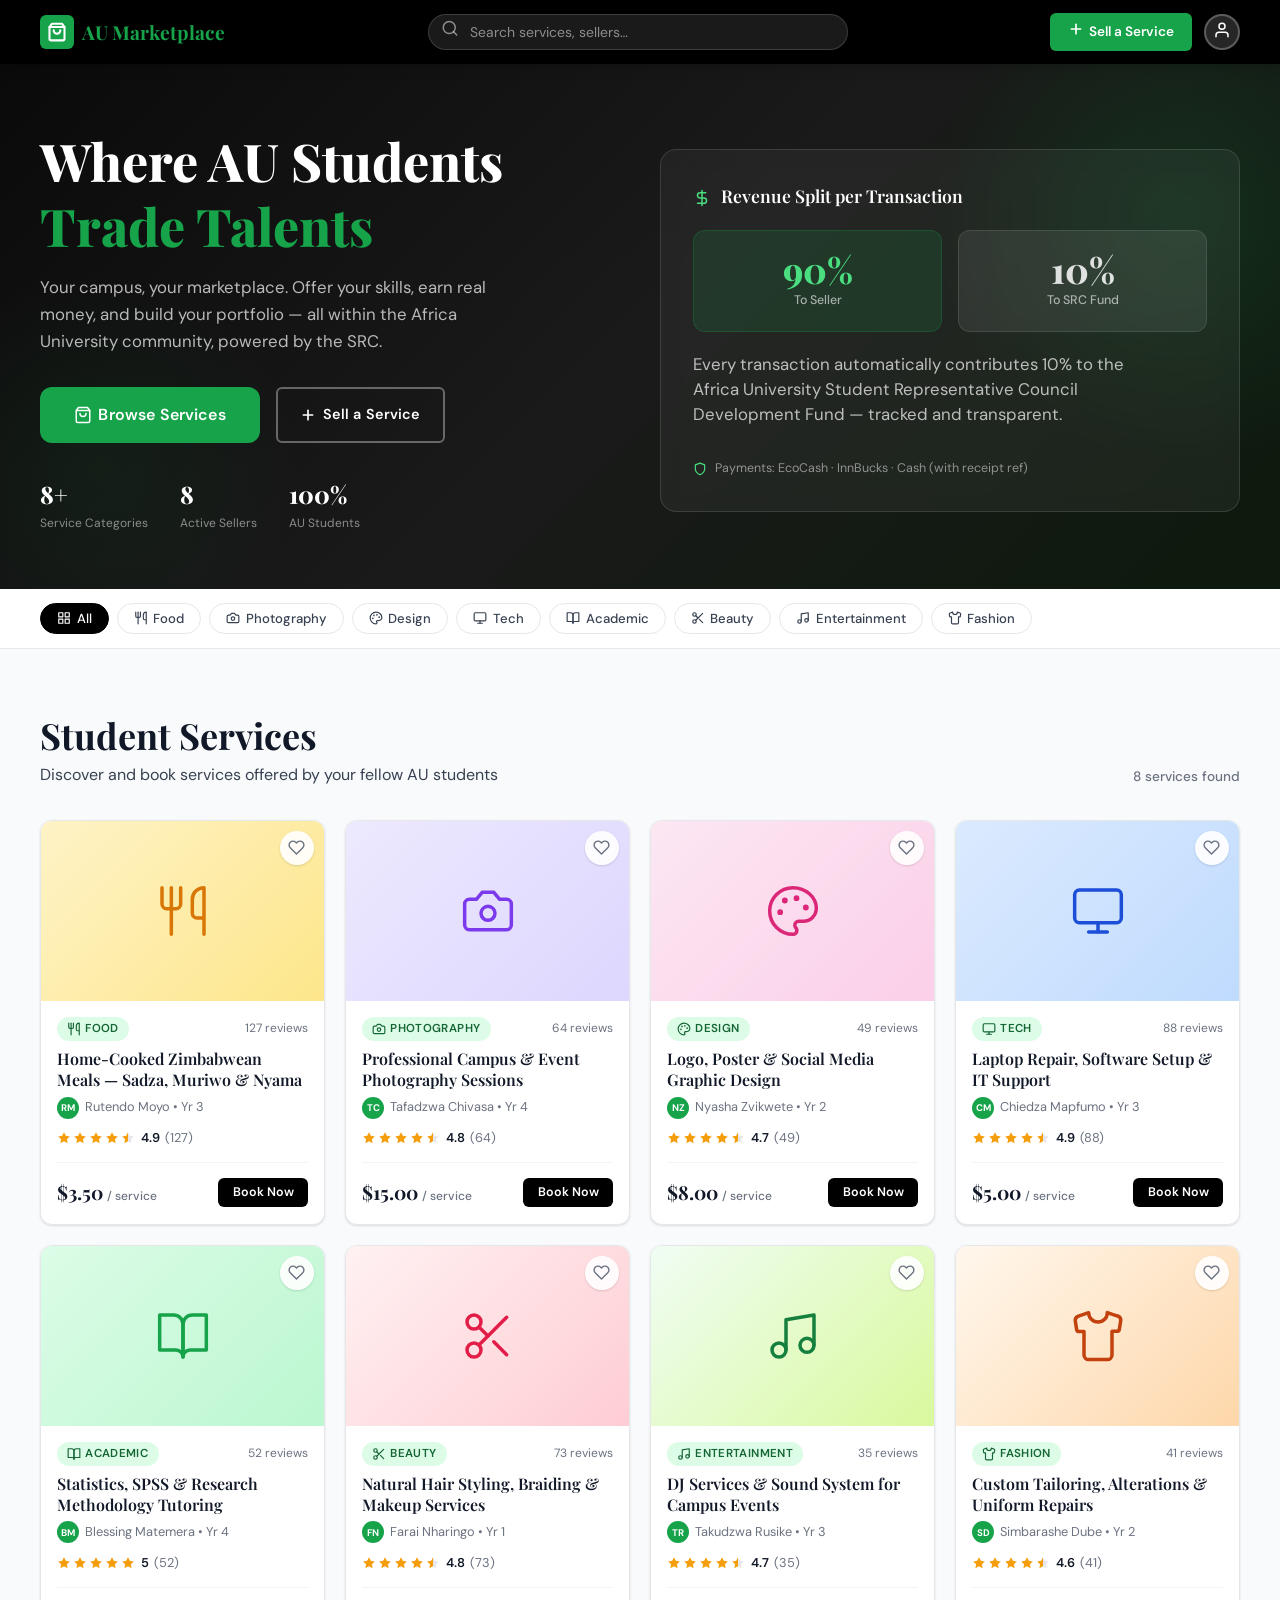
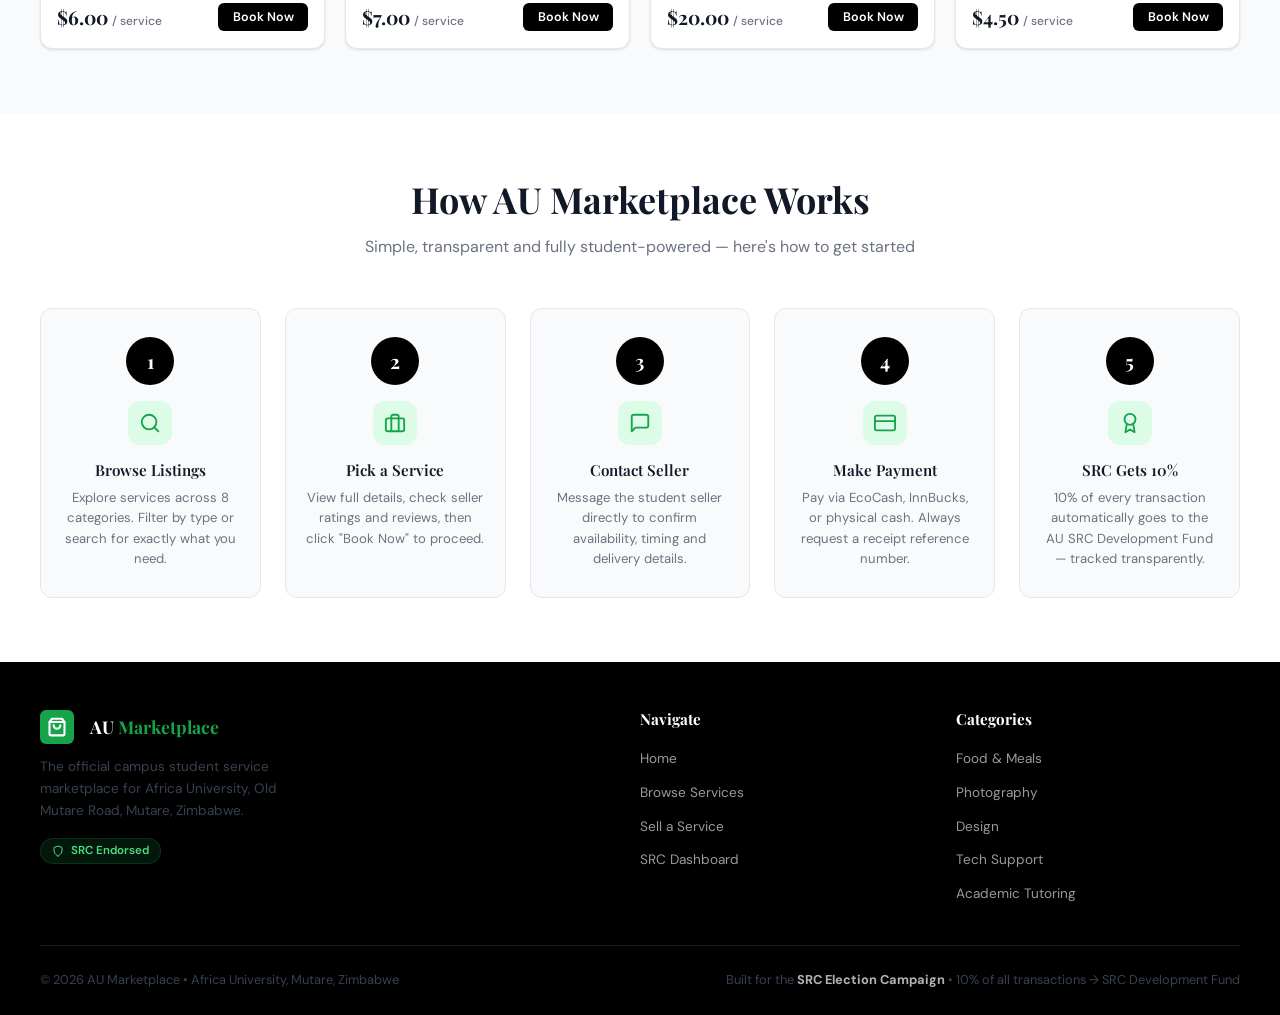
==== commit ace38f46: "Add files via upload Updated pages" ====
--- a/index.html
+++ b/index.html
@@ -1,283 +1,367 @@
 <!DOCTYPE html>
 <html lang="en">
+
 <head>
   <meta charset="UTF-8" />
   <meta name="viewport" content="width=device-width, initial-scale=1.0" />
   <title>AU Marketplace — Africa University Campus Services</title>
-  <meta name="description" content="AU Marketplace is Africa University's campus student service marketplace. Browse, book and sell services — photography, food, tutoring, design and more. Powered by the Student Representative Council." />
+  <meta name="description"
+    content="AU Marketplace is Africa University's campus student service marketplace. Browse, book and sell services — photography, food, tutoring, design and more. Powered by the Student Representative Council." />
   <link rel="stylesheet" href="styles.css" />
   <style>
     /* Page-specific extras */
     .hero-scroll-hint {
-      display: flex; align-items: center; gap: 0.5rem;
-      font-size: 0.8rem; color: rgba(255,255,255,0.45);
+      display: flex;
+      align-items: center;
+      gap: 0.5rem;
+      font-size: 0.8rem;
+      color: rgba(255, 255, 255, 0.45);
       margin-top: 1.5rem;
     }
-    .stat-inline { display: flex; gap: 2rem; margin-top: 2rem; flex-wrap: wrap; }
-    .stat-inline-item { }
+
+    .stat-inline {
+      display: flex;
+      gap: 2rem;
+      margin-top: 2rem;
+      flex-wrap: wrap;
+    }
+
+    .stat-inline-item {}
+
     .stat-inline-num {
       font-family: var(--font-heading);
-      font-size: 1.5rem; font-weight: 800; color: var(--white);
+      font-size: 1.5rem;
+      font-weight: 800;
+      color: var(--white);
     }
-    .stat-inline-label { font-size: 0.75rem; color: rgba(255,255,255,0.5); }
+
+    .stat-inline-label {
+      font-size: 0.75rem;
+      color: rgba(255, 255, 255, 0.5);
+    }
   </style>
 </head>
+
 <body>
 
-<!-- ============================================================
+  <!-- ============================================================
      NAVBAR
      ============================================================ -->
-<header class="navbar" role="banner">
-  <div class="container">
-    <nav class="navbar-inner" aria-label="Main navigation">
-      <!-- Logo -->
-      <a href="index.html" class="navbar-logo" aria-label="AU Marketplace Home">
-        <div class="navbar-logo-icon">
-          <svg xmlns="http://www.w3.org/2000/svg" width="20" height="20" viewBox="0 0 24 24" fill="none" stroke="white" stroke-width="2.5" stroke-linecap="round" stroke-linejoin="round"><path d="M6 2 3 6v14a2 2 0 0 0 2 2h14a2 2 0 0 0 2-2V6l-3-4z"/><line x1="3" y1="6" x2="21" y2="6"/><path d="M16 10a4 4 0 0 1-8 0"/></svg>
-        </div>
-        <span class="logo-text">AU <span>Marketplace</span></span>
-      </a>
-
-      <!-- Search (desktop) -->
-      <div class="navbar-search" role="search">
-        <span class="navbar-search-icon" id="navbar-search-icon" aria-hidden="true"></span>
-        <input type="search" id="navbar-search-input" placeholder="Search services, sellers…" aria-label="Search services" autocomplete="off" />
-      </div>
-
-      <!-- Actions -->
-      <div class="navbar-actions">
-        <a href="seller-registration.html" class="btn-sell" aria-label="Sell a Service">
-          <span id="sell-icon" aria-hidden="true"></span>
-          <span class="sell-text">Sell a Service</span>
+  <header class="navbar" role="banner">
+    <div class="container">
+      <nav class="navbar-inner" aria-label="Main navigation">
+        <!-- Logo -->
+        <a href="index.html" class="navbar-logo" aria-label="AU Marketplace Home">
+          <div class="navbar-logo-icon">
+            <svg xmlns="http://www.w3.org/2000/svg" width="20" height="20" viewBox="0 0 24 24" fill="none"
+              stroke="white" stroke-width="2.5" stroke-linecap="round" stroke-linejoin="round">
+              <path d="M6 2 3 6v14a2 2 0 0 0 2 2h14a2 2 0 0 0 2-2V6l-3-4z" />
+              <line x1="3" y1="6" x2="21" y2="6" />
+              <path d="M16 10a4 4 0 0 1-8 0" />
+            </svg>
+          </div>
+          <span class="logo-text">AU <span>Marketplace</span></span>
         </a>
-        <a href="dashboard.html" class="btn btn-outline" style="color:white; border-color:rgba(255,255,255,0.25); padding:0.45rem 0.9rem; font-size:0.82rem; display:none;" id="dash-link" aria-label="Dashboard">Dashboard</a>
-        <button class="user-avatar" aria-label="User account" id="user-avatar-btn">
-          <span id="user-avatar-icon" aria-hidden="true"></span>
-        </button>
-        <button class="mobile-menu-btn" id="mobile-menu-btn" aria-label="Open menu" aria-expanded="false">
-          <span id="menu-icon" aria-hidden="true"></span>
-        </button>
-      </div>
-    </nav>
+
+        <!-- Search (desktop) -->
+        <div class="navbar-search" role="search">
+          <span class="navbar-search-icon" id="navbar-search-icon" aria-hidden="true"></span>
+          <input type="search" id="navbar-search-input" placeholder="Search services, sellers…"
+            aria-label="Search services" autocomplete="off" />
+        </div>
+
+        <!-- Actions -->
+        <div class="navbar-actions">
+          <a href="seller-registration.html" class="btn-sell" aria-label="Sell a Service">
+            <span id="sell-icon" aria-hidden="true"></span>
+            <span class="sell-text">Sell a Service</span>
+          </a>
+          <a href="dashboard.html" class="btn btn-outline"
+            style="color:white; border-color:rgba(255,255,255,0.25); padding:0.45rem 0.9rem; font-size:0.82rem; display:none;"
+            id="dash-link" aria-label="Dashboard">Dashboard</a>
+          <button class="user-avatar" aria-label="User account" id="user-avatar-btn">
+            <span id="user-avatar-icon" aria-hidden="true"></span>
+          </button>
+          <button class="mobile-menu-btn" id="mobile-menu-btn" aria-label="Open menu" aria-expanded="false">
+            <span id="menu-icon" aria-hidden="true"></span>
+          </button>
+        </div>
+      </nav>
+    </div>
+    <!-- Mobile Search Bar -->
+    <div class="mobile-search-bar" id="mobile-search-bar" role="search">
+      <div class="navbar-search" style="max-width:100%;">
+        <span class="navbar-search-icon" id="mobile-search-icon" aria-hidden="true"></span>
+        <input type="search" id="mobile-search-input" placeholder="Search services or sellers…"
+          aria-label="Search services" autocomplete="off" />
+      </div>
+    </div>
+  </header>
+
+  <!-- ============================================================
+     HERO
+     ============================================================ -->
+  <section class="hero" aria-labelledby="hero-heading">
+    <div class="container">
+      <div class="hero-inner">
+        <!-- Left: Copy -->
+        <div class="hero-copy">
+
+          <h1 id="hero-heading">Where AU Students<br /><span>Trade Talents</span></h1>
+          <p>Your campus, your marketplace. Offer your skills, earn real money, and build your portfolio — all within
+            the Africa University community, powered by the SRC.</p>
+          <div class="hero-actions">
+            <a href="#listings" class="btn btn-green btn-lg">
+              <svg xmlns="http://www.w3.org/2000/svg" width="18" height="18" viewBox="0 0 24 24" fill="none"
+                stroke="currentColor" stroke-width="2" stroke-linecap="round" stroke-linejoin="round">
+                <path d="M6 2 3 6v14a2 2 0 0 0 2 2h14a2 2 0 0 0 2-2V6l-3-4z" />
+                <line x1="3" y1="6" x2="21" y2="6" />
+                <path d="M16 10a4 4 0 0 1-8 0" />
+              </svg>
+              Browse Services
+            </a>
+            <a href="seller-registration.html" class="btn btn-outline"
+              style="color:white; border-color:rgba(255,255,255,0.35);">
+              <svg xmlns="http://www.w3.org/2000/svg" width="16" height="16" viewBox="0 0 24 24" fill="none"
+                stroke="currentColor" stroke-width="2.5" stroke-linecap="round" stroke-linejoin="round">
+                <path d="M5 12h14" />
+                <path d="M12 5v14" />
+              </svg>
+              Sell a Service
+            </a>
+          </div>
+          <div class="stat-inline">
+            <div class="stat-inline-item">
+              <div class="stat-inline-num">8+</div>
+              <div class="stat-inline-label">Service Categories</div>
+            </div>
+            <div class="stat-inline-item">
+              <div class="stat-inline-num" id="hero-sellers-count">8</div>
+              <div class="stat-inline-label">Active Sellers</div>
+            </div>
+            <div class="stat-inline-item">
+              <div class="stat-inline-num">100%</div>
+              <div class="stat-inline-label">AU Students</div>
+            </div>
+          </div>
+        </div>
+        <!-- Right: Revenue Card -->
+        <div>
+          <div class="hero-card">
+            <div class="hero-card-title">
+              <svg xmlns="http://www.w3.org/2000/svg" width="18" height="18" viewBox="0 0 24 24" fill="none"
+                stroke="#4ade80" stroke-width="2" stroke-linecap="round" stroke-linejoin="round"
+                style="vertical-align:middle; margin-right:0.4rem;">
+                <line x1="12" y1="2" x2="12" y2="22" />
+                <path d="M17 5H9.5a3.5 3.5 0 0 0 0 7h5a3.5 3.5 0 0 1 0 7H6" />
+              </svg>
+              Revenue Split per Transaction
+            </div>
+            <div class="split-row">
+              <div class="split-item seller">
+                <div class="split-pct">90%</div>
+                <div class="split-label">To Seller</div>
+              </div>
+              <div class="split-item src">
+                <div class="split-pct">10%</div>
+                <div class="split-label">To SRC Fund</div>
+              </div>
+            </div>
+            <p class="split-desc">Every transaction automatically contributes 10% to the Africa University Student
+              Representative Council Development Fund — tracked and transparent.</p>
+            <div
+              style="margin-top:1.25rem; display:flex; align-items:center; gap:0.5rem; font-size:0.78rem; color:rgba(255,255,255,0.5);">
+              <svg xmlns="http://www.w3.org/2000/svg" width="14" height="14" viewBox="0 0 24 24" fill="none"
+                stroke="#4ade80" stroke-width="2" stroke-linecap="round" stroke-linejoin="round">
+                <path d="M12 22s8-4 8-10V5l-8-3-8 3v7c0 6 8 10 8 10z" />
+              </svg>
+              Payments: EcoCash · InnBucks · Cash (with receipt ref)
+            </div>
+          </div>
+        </div>
+      </div>
+    </div>
+  </section>
+
+  <!-- ============================================================
+     CATEGORY FILTER BAR
+     ============================================================ -->
+  <div class="category-bar" role="navigation" aria-label="Filter by category">
+    <div class="container">
+      <div class="category-bar-inner" id="category-bar" role="list" aria-label="Service categories"></div>
+    </div>
   </div>
-  <!-- Mobile Search Bar -->
-  <div class="mobile-search-bar" id="mobile-search-bar" role="search">
-    <div class="navbar-search" style="max-width:100%;">
-      <span class="navbar-search-icon" id="mobile-search-icon" aria-hidden="true"></span>
-      <input type="search" id="mobile-search-input" placeholder="Search services or sellers…" aria-label="Search services" autocomplete="off" />
-    </div>
+
+  <!-- ============================================================
+     LISTINGS GRID
+     ============================================================ -->
+  <section class="listings-section section" id="listings" aria-labelledby="listings-heading">
+    <div class="container">
+      <div class="section-header">
+        <div>
+          <h2 id="listings-heading">Student Services</h2>
+          <p style="margin-top:0.25rem;">Discover and book services offered by your fellow AU students</p>
+        </div>
+        <span class="results-count" id="results-count" aria-live="polite">8 services found</span>
+      </div>
+      <div class="listings-grid" id="listings-grid" role="list" aria-label="Service listings"></div>
+    </div>
+  </section>
+
+  <!-- ============================================================
+     HOW IT WORKS
+     ============================================================ -->
+  <section class="how-section section" aria-labelledby="how-heading">
+    <div class="container">
+      <h2 id="how-heading">How AU Marketplace Works</h2>
+      <p class="how-subtitle">Simple, transparent and fully student-powered — here's how to get started</p>
+      <div class="steps-grid" role="list">
+
+        <div class="step-card" role="listitem">
+          <div class="step-num">1</div>
+          <div class="step-icon">
+            <svg xmlns="http://www.w3.org/2000/svg" width="22" height="22" viewBox="0 0 24 24" fill="none"
+              stroke="currentColor" stroke-width="2" stroke-linecap="round" stroke-linejoin="round">
+              <circle cx="11" cy="11" r="8" />
+              <path d="m21 21-4.3-4.3" />
+            </svg>
+          </div>
+          <h3 class="step-title">Browse Listings</h3>
+          <p class="step-desc">Explore services across 8 categories. Filter by type or search for exactly what you need.
+          </p>
+        </div>
+
+        <div class="step-card" role="listitem">
+          <div class="step-num">2</div>
+          <div class="step-icon">
+            <svg xmlns="http://www.w3.org/2000/svg" width="22" height="22" viewBox="0 0 24 24" fill="none"
+              stroke="currentColor" stroke-width="2" stroke-linecap="round" stroke-linejoin="round">
+              <rect x="2" y="7" width="20" height="14" rx="2" ry="2" />
+              <path d="M16 21V5a2 2 0 0 0-2-2h-4a2 2 0 0 0-2 2v16" />
+            </svg>
+          </div>
+          <h3 class="step-title">Pick a Service</h3>
+          <p class="step-desc">View full details, check seller ratings and reviews, then click "Book Now" to proceed.
+          </p>
+        </div>
+
+        <div class="step-card" role="listitem">
+          <div class="step-num">3</div>
+          <div class="step-icon">
+            <svg xmlns="http://www.w3.org/2000/svg" width="22" height="22" viewBox="0 0 24 24" fill="none"
+              stroke="currentColor" stroke-width="2" stroke-linecap="round" stroke-linejoin="round">
+              <path d="M21 15a2 2 0 0 1-2 2H7l-4 4V5a2 2 0 0 1 2-2h14a2 2 0 0 1 2 2z" />
+            </svg>
+          </div>
+          <h3 class="step-title">Contact Seller</h3>
+          <p class="step-desc">Message the student seller directly to confirm availability, timing and delivery details.
+          </p>
+        </div>
+
+        <div class="step-card" role="listitem">
+          <div class="step-num">4</div>
+          <div class="step-icon">
+            <svg xmlns="http://www.w3.org/2000/svg" width="22" height="22" viewBox="0 0 24 24" fill="none"
+              stroke="currentColor" stroke-width="2" stroke-linecap="round" stroke-linejoin="round">
+              <rect x="1" y="4" width="22" height="16" rx="2" ry="2" />
+              <line x1="1" y1="10" x2="23" y2="10" />
+            </svg>
+          </div>
+          <h3 class="step-title">Make Payment</h3>
+          <p class="step-desc">Pay via EcoCash, InnBucks, or physical cash. Always request a receipt reference number.
+          </p>
+        </div>
+
+        <div class="step-card" role="listitem">
+          <div class="step-num">5</div>
+          <div class="step-icon" style="background:var(--green-light);">
+            <svg xmlns="http://www.w3.org/2000/svg" width="22" height="22" viewBox="0 0 24 24" fill="none"
+              stroke="var(--green)" stroke-width="2" stroke-linecap="round" stroke-linejoin="round">
+              <circle cx="12" cy="8" r="6" />
+              <path d="M15.477 12.89 17 22l-5-3-5 3 1.523-9.11" />
+            </svg>
+          </div>
+          <h3 class="step-title">SRC Gets 10%</h3>
+          <p class="step-desc">10% of every transaction automatically goes to the AU SRC Development Fund — tracked
+            transparently.</p>
+        </div>
+
+      </div>
+    </div>
+  </section>
+
+  <!-- ============================================================
+     FOOTER
+     ============================================================ -->
+  <footer class="footer" role="contentinfo">
+    <div class="container">
+      <div class="footer-grid">
+        <div class="footer-brand">
+          <a href="index.html" class="navbar-logo" style="display:inline-flex; margin-bottom:0.75rem;">
+            <div class="navbar-logo-icon">
+              <svg xmlns="http://www.w3.org/2000/svg" width="20" height="20" viewBox="0 0 24 24" fill="none"
+                stroke="white" stroke-width="2.5" stroke-linecap="round" stroke-linejoin="round">
+                <path d="M6 2 3 6v14a2 2 0 0 0 2 2h14a2 2 0 0 0 2-2V6l-3-4z" />
+                <line x1="3" y1="6" x2="21" y2="6" />
+                <path d="M16 10a4 4 0 0 1-8 0" />
+              </svg>
+            </div>
+            <span
+              style="font-family:var(--font-heading); font-size:1.1rem; font-weight:700; color:white; margin-left:0.5rem;">AU
+              <span style="color:var(--green);">Marketplace</span></span>
+          </a>
+          <p>The official campus student service marketplace for Africa University, Old Mutare Road, Mutare, Zimbabwe.
+          </p>
+          <div style="margin-top:1rem;">
+            <span class="footer-src-badge">
+              <svg xmlns="http://www.w3.org/2000/svg" width="12" height="12" viewBox="0 0 24 24" fill="none"
+                stroke="currentColor" stroke-width="2" stroke-linecap="round" stroke-linejoin="round">
+                <path d="M12 22s8-4 8-10V5l-8-3-8 3v7c0 6 8 10 8 10z" />
+              </svg>
+              SRC Endorsed
+            </span>
+          </div>
+        </div>
+        <div class="footer-col">
+          <h5>Navigate</h5>
+          <ul class="footer-links">
+            <li><a href="index.html">Home</a></li>
+            <li><a href="#listings">Browse Services</a></li>
+            <li><a href="seller-registration.html">Sell a Service</a></li>
+            <li><a href="dashboard.html">SRC Dashboard</a></li>
+          </ul>
+        </div>
+        <div class="footer-col">
+          <h5>Categories</h5>
+          <ul class="footer-links">
+            <li><a href="#" onclick="return false;">Food & Meals</a></li>
+            <li><a href="#" onclick="return false;">Photography</a></li>
+            <li><a href="#" onclick="return false;">Design</a></li>
+            <li><a href="#" onclick="return false;">Tech Support</a></li>
+            <li><a href="#" onclick="return false;">Academic Tutoring</a></li>
+          </ul>
+        </div>
+      </div>
+      <div class="footer-bottom">
+        <p>&copy; 2026 AU Marketplace &bull; Africa University, Mutare, Zimbabwe</p>
+        <p>Built for the <strong style="color:rgba(255,255,255,0.7);">SRC Election Campaign</strong> &bull; 10% of all
+          transactions → SRC Development Fund</p>
+      </div>
+    </div>
+  </footer>
+
+  <!-- ============================================================
+     DETAIL MODAL
+     ============================================================ -->
+  <div class="modal-overlay" id="modal-overlay" role="dialog" aria-modal="true" aria-label="Service details">
+    <div class="modal" id="modal-content" tabindex="-1"></div>
   </div>
-</header>
-
-<!-- ============================================================
-     HERO
-     ============================================================ -->
-<section class="hero" aria-labelledby="hero-heading">
-  <div class="container">
-    <div class="hero-inner">
-      <!-- Left: Copy -->
-      <div class="hero-copy">
-        <div class="hero-eyebrow">
-          <svg xmlns="http://www.w3.org/2000/svg" width="12" height="12" viewBox="0 0 24 24" fill="#4ade80" stroke="#4ade80" stroke-width="0"><polygon points="12 2 15.09 8.26 22 9.27 17 14.14 18.18 21.02 12 17.77 5.82 21.02 7 14.14 2 9.27 8.91 8.26 12 2"/></svg>
-          Africa University &bull; Mutare, Zimbabwe
-        </div>
-        <h1 id="hero-heading">Where AU Students<br /><span>Trade Talents</span></h1>
-        <p>Your campus, your marketplace. Offer your skills, earn real money, and build your portfolio — all within the Africa University community, powered by the SRC.</p>
-        <div class="hero-actions">
-          <a href="#listings" class="btn btn-green btn-lg">
-            <svg xmlns="http://www.w3.org/2000/svg" width="18" height="18" viewBox="0 0 24 24" fill="none" stroke="currentColor" stroke-width="2" stroke-linecap="round" stroke-linejoin="round"><path d="M6 2 3 6v14a2 2 0 0 0 2 2h14a2 2 0 0 0 2-2V6l-3-4z"/><line x1="3" y1="6" x2="21" y2="6"/><path d="M16 10a4 4 0 0 1-8 0"/></svg>
-            Browse Services
-          </a>
-          <a href="seller-registration.html" class="btn btn-outline" style="color:white; border-color:rgba(255,255,255,0.35);">
-            <svg xmlns="http://www.w3.org/2000/svg" width="16" height="16" viewBox="0 0 24 24" fill="none" stroke="currentColor" stroke-width="2.5" stroke-linecap="round" stroke-linejoin="round"><path d="M5 12h14"/><path d="M12 5v14"/></svg>
-            Sell a Service
-          </a>
-        </div>
-        <div class="stat-inline">
-          <div class="stat-inline-item">
-            <div class="stat-inline-num">8+</div>
-            <div class="stat-inline-label">Service Categories</div>
-          </div>
-          <div class="stat-inline-item">
-            <div class="stat-inline-num" id="hero-sellers-count">8</div>
-            <div class="stat-inline-label">Active Sellers</div>
-          </div>
-          <div class="stat-inline-item">
-            <div class="stat-inline-num">100%</div>
-            <div class="stat-inline-label">AU Students</div>
-          </div>
-        </div>
-      </div>
-      <!-- Right: Revenue Card -->
-      <div>
-        <div class="hero-card">
-          <div class="hero-card-title">
-            <svg xmlns="http://www.w3.org/2000/svg" width="18" height="18" viewBox="0 0 24 24" fill="none" stroke="#4ade80" stroke-width="2" stroke-linecap="round" stroke-linejoin="round" style="vertical-align:middle; margin-right:0.4rem;"><line x1="12" y1="2" x2="12" y2="22"/><path d="M17 5H9.5a3.5 3.5 0 0 0 0 7h5a3.5 3.5 0 0 1 0 7H6"/></svg>
-            Revenue Split per Transaction
-          </div>
-          <div class="split-row">
-            <div class="split-item seller">
-              <div class="split-pct">90%</div>
-              <div class="split-label">To Seller</div>
-            </div>
-            <div class="split-item src">
-              <div class="split-pct">10%</div>
-              <div class="split-label">To SRC Fund</div>
-            </div>
-          </div>
-          <p class="split-desc">Every transaction automatically contributes 10% to the Africa University Student Representative Council Development Fund — tracked and transparent.</p>
-          <div style="margin-top:1.25rem; display:flex; align-items:center; gap:0.5rem; font-size:0.78rem; color:rgba(255,255,255,0.5);">
-            <svg xmlns="http://www.w3.org/2000/svg" width="14" height="14" viewBox="0 0 24 24" fill="none" stroke="#4ade80" stroke-width="2" stroke-linecap="round" stroke-linejoin="round"><path d="M12 22s8-4 8-10V5l-8-3-8 3v7c0 6 8 10 8 10z"/></svg>
-            Payments: EcoCash · InnBucks · Cash (with receipt ref)
-          </div>
-        </div>
-      </div>
-    </div>
-  </div>
-</section>
-
-<!-- ============================================================
-     CATEGORY FILTER BAR
-     ============================================================ -->
-<div class="category-bar" role="navigation" aria-label="Filter by category">
-  <div class="container">
-    <div class="category-bar-inner" id="category-bar" role="list" aria-label="Service categories"></div>
-  </div>
-</div>
-
-<!-- ============================================================
-     LISTINGS GRID
-     ============================================================ -->
-<section class="listings-section section" id="listings" aria-labelledby="listings-heading">
-  <div class="container">
-    <div class="section-header">
-      <div>
-        <h2 id="listings-heading">Student Services</h2>
-        <p style="margin-top:0.25rem;">Discover and book services offered by your fellow AU students</p>
-      </div>
-      <span class="results-count" id="results-count" aria-live="polite">8 services found</span>
-    </div>
-    <div class="listings-grid" id="listings-grid" role="list" aria-label="Service listings"></div>
-  </div>
-</section>
-
-<!-- ============================================================
-     HOW IT WORKS
-     ============================================================ -->
-<section class="how-section section" aria-labelledby="how-heading">
-  <div class="container">
-    <h2 id="how-heading">How AU Marketplace Works</h2>
-    <p class="how-subtitle">Simple, transparent and fully student-powered — here's how to get started</p>
-    <div class="steps-grid" role="list">
-
-      <div class="step-card" role="listitem">
-        <div class="step-num">1</div>
-        <div class="step-icon">
-          <svg xmlns="http://www.w3.org/2000/svg" width="22" height="22" viewBox="0 0 24 24" fill="none" stroke="currentColor" stroke-width="2" stroke-linecap="round" stroke-linejoin="round"><circle cx="11" cy="11" r="8"/><path d="m21 21-4.3-4.3"/></svg>
-        </div>
-        <h3 class="step-title">Browse Listings</h3>
-        <p class="step-desc">Explore services across 8 categories. Filter by type or search for exactly what you need.</p>
-      </div>
-
-      <div class="step-card" role="listitem">
-        <div class="step-num">2</div>
-        <div class="step-icon">
-          <svg xmlns="http://www.w3.org/2000/svg" width="22" height="22" viewBox="0 0 24 24" fill="none" stroke="currentColor" stroke-width="2" stroke-linecap="round" stroke-linejoin="round"><rect x="2" y="7" width="20" height="14" rx="2" ry="2"/><path d="M16 21V5a2 2 0 0 0-2-2h-4a2 2 0 0 0-2 2v16"/></svg>
-        </div>
-        <h3 class="step-title">Pick a Service</h3>
-        <p class="step-desc">View full details, check seller ratings and reviews, then click "Book Now" to proceed.</p>
-      </div>
-
-      <div class="step-card" role="listitem">
-        <div class="step-num">3</div>
-        <div class="step-icon">
-          <svg xmlns="http://www.w3.org/2000/svg" width="22" height="22" viewBox="0 0 24 24" fill="none" stroke="currentColor" stroke-width="2" stroke-linecap="round" stroke-linejoin="round"><path d="M21 15a2 2 0 0 1-2 2H7l-4 4V5a2 2 0 0 1 2-2h14a2 2 0 0 1 2 2z"/></svg>
-        </div>
-        <h3 class="step-title">Contact Seller</h3>
-        <p class="step-desc">Message the student seller directly to confirm availability, timing and delivery details.</p>
-      </div>
-
-      <div class="step-card" role="listitem">
-        <div class="step-num">4</div>
-        <div class="step-icon">
-          <svg xmlns="http://www.w3.org/2000/svg" width="22" height="22" viewBox="0 0 24 24" fill="none" stroke="currentColor" stroke-width="2" stroke-linecap="round" stroke-linejoin="round"><rect x="1" y="4" width="22" height="16" rx="2" ry="2"/><line x1="1" y1="10" x2="23" y2="10"/></svg>
-        </div>
-        <h3 class="step-title">Make Payment</h3>
-        <p class="step-desc">Pay via EcoCash, InnBucks, or physical cash. Always request a receipt reference number.</p>
-      </div>
-
-      <div class="step-card" role="listitem">
-        <div class="step-num">5</div>
-        <div class="step-icon" style="background:var(--green-light);">
-          <svg xmlns="http://www.w3.org/2000/svg" width="22" height="22" viewBox="0 0 24 24" fill="none" stroke="var(--green)" stroke-width="2" stroke-linecap="round" stroke-linejoin="round"><circle cx="12" cy="8" r="6"/><path d="M15.477 12.89 17 22l-5-3-5 3 1.523-9.11"/></svg>
-        </div>
-        <h3 class="step-title">SRC Gets 10%</h3>
-        <p class="step-desc">10% of every transaction automatically goes to the AU SRC Development Fund — tracked transparently.</p>
-      </div>
-
-    </div>
-  </div>
-</section>
-
-<!-- ============================================================
-     FOOTER
-     ============================================================ -->
-<footer class="footer" role="contentinfo">
-  <div class="container">
-    <div class="footer-grid">
-      <div class="footer-brand">
-        <a href="index.html" class="navbar-logo" style="display:inline-flex; margin-bottom:0.75rem;">
-          <div class="navbar-logo-icon">
-            <svg xmlns="http://www.w3.org/2000/svg" width="20" height="20" viewBox="0 0 24 24" fill="none" stroke="white" stroke-width="2.5" stroke-linecap="round" stroke-linejoin="round"><path d="M6 2 3 6v14a2 2 0 0 0 2 2h14a2 2 0 0 0 2-2V6l-3-4z"/><line x1="3" y1="6" x2="21" y2="6"/><path d="M16 10a4 4 0 0 1-8 0"/></svg>
-          </div>
-          <span style="font-family:var(--font-heading); font-size:1.1rem; font-weight:700; color:white; margin-left:0.5rem;">AU <span style="color:var(--green);">Marketplace</span></span>
-        </a>
-        <p>The official campus student service marketplace for Africa University, Old Mutare Road, Mutare, Zimbabwe.</p>
-        <div style="margin-top:1rem;">
-          <span class="footer-src-badge">
-            <svg xmlns="http://www.w3.org/2000/svg" width="12" height="12" viewBox="0 0 24 24" fill="none" stroke="currentColor" stroke-width="2" stroke-linecap="round" stroke-linejoin="round"><path d="M12 22s8-4 8-10V5l-8-3-8 3v7c0 6 8 10 8 10z"/></svg>
-            SRC Endorsed
-          </span>
-        </div>
-      </div>
-      <div class="footer-col">
-        <h5>Navigate</h5>
-        <ul class="footer-links">
-          <li><a href="index.html">Home</a></li>
-          <li><a href="#listings">Browse Services</a></li>
-          <li><a href="seller-registration.html">Sell a Service</a></li>
-          <li><a href="dashboard.html">SRC Dashboard</a></li>
-        </ul>
-      </div>
-      <div class="footer-col">
-        <h5>Categories</h5>
-        <ul class="footer-links">
-          <li><a href="#" onclick="return false;">Food & Meals</a></li>
-          <li><a href="#" onclick="return false;">Photography</a></li>
-          <li><a href="#" onclick="return false;">Design</a></li>
-          <li><a href="#" onclick="return false;">Tech Support</a></li>
-          <li><a href="#" onclick="return false;">Academic Tutoring</a></li>
-        </ul>
-      </div>
-    </div>
-    <div class="footer-bottom">
-      <p>&copy; 2026 AU Marketplace &bull; Africa University, Mutare, Zimbabwe</p>
-      <p>Built for the <strong style="color:rgba(255,255,255,0.7);">SRC Election Campaign</strong> &bull; 10% of all transactions → SRC Development Fund</p>
-    </div>
-  </div>
-</footer>
-
-<!-- ============================================================
-     DETAIL MODAL
-     ============================================================ -->
-<div class="modal-overlay" id="modal-overlay" role="dialog" aria-modal="true" aria-label="Service details">
-  <div class="modal" id="modal-content" tabindex="-1"></div>
-</div>
-
-<!-- Toast -->
-<div class="toast toast-success" id="toast" role="alert" aria-live="assertive"></div>
-
-<script src="app.js"></script>
-<script src="homepage.js"></script>
+
+  <!-- Toast -->
+  <div class="toast toast-success" id="toast" role="alert" aria-live="assertive"></div>
+
+  <script src="app.js"></script>
+  <script src="homepage.js"></script>
 </body>
-</html>
+
+</html>
